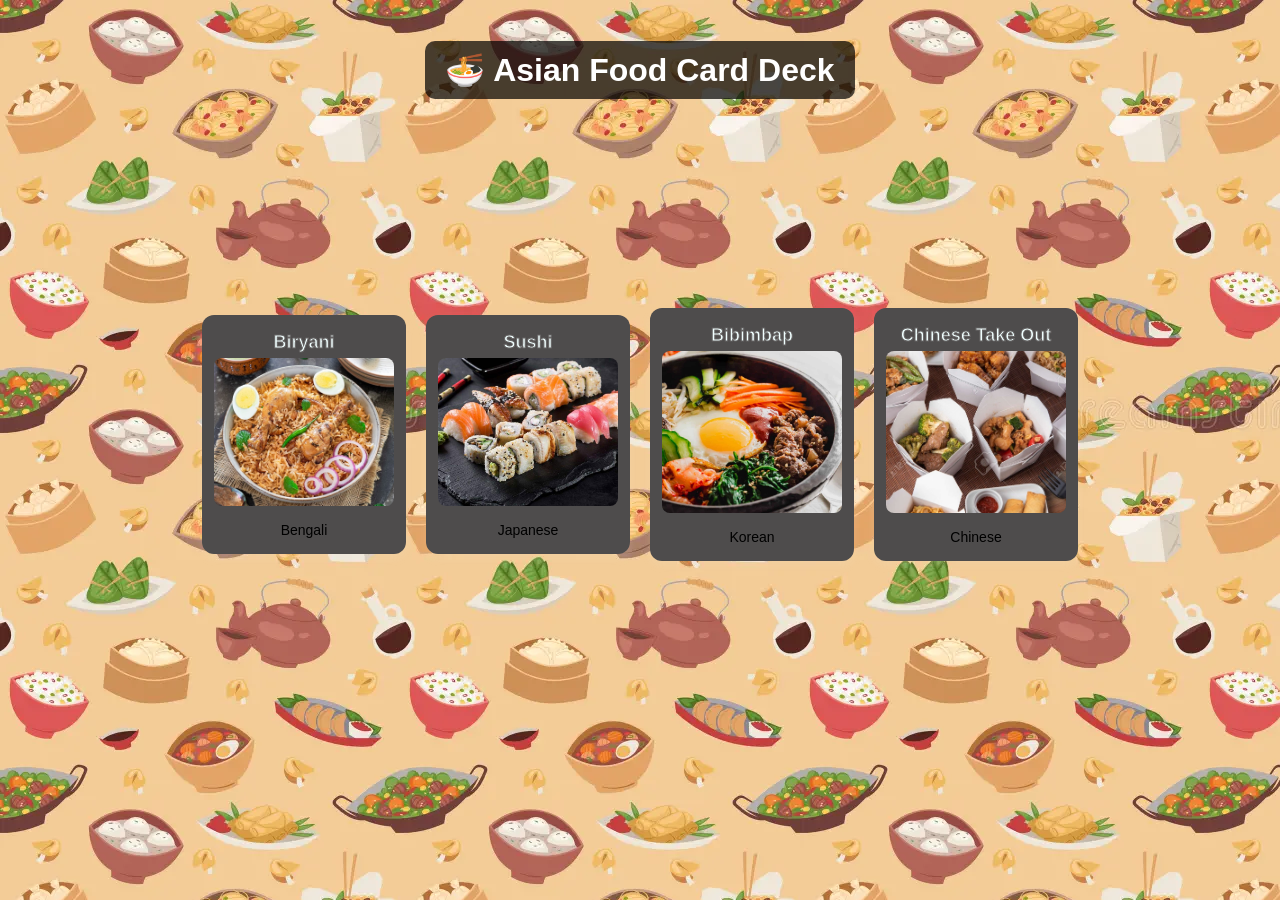
==== index.html @ 5c5ecb73 "Merge 762ea4a46733a9c1f1d5348849be2d95f6b67216 into 9767595d3a60b92b8332e4979fe3328032764a43" ====
<!DOCTYPE html>
<html>
<head>
    <meta charset="UTF-8">
    <title>Food Card Deck</title>
    <link rel="stylesheet" href="styles.css">
</head>

<body>
    <h1>🍜 Asian Food Card Deck</h1>

    <div class="deck"></div>

    <script src="script.js"></script>
</body>
</html>
---- styles.css ----
body {
    font-family: Arial, sans-serif;
    text-align: center;


    background-image: url("images/img07.webp");
    background-repeat: repeat;   
    background-size: auto;       
    margin: 0;
    padding: 20px;
}

h1 {
    margin-bottom: 20px;
    display: inline-block;
    background-color: rgba(0, 0, 0, 0.7);
    color: white;

    padding: 10px 20px;
    border-radius: 10px;
}

/* Deck layout */
.deck {
    display: flex;
    flex-wrap: wrap;
   justify-content: center;   
   align-items: center;      
    gap: 20px;

    min-height: 70vh;         
}


/* Card styling */
.card {
    width: 180px;
    padding: 12px;
    border-radius: 12px;
    background-color: rgb(78, 76, 76);
    cursor: pointer;

    /* subtle improvements */
    box-shadow: 0 4px 10px rgba(246, 244, 244, 0.1);
    transition: transform 0.2s ease, box-shadow 0.2s ease;
}

/* Hover effect */
.card:hover {
    transform: translateY(-5px) scale(1.03);
    box-shadow: 0 8px 18px rgba(0,0,0,0.2);
}

/* Image */
.card img {
    width: 100%;
    border-radius: 8px;
    margin-bottom: 8px;
}

/* Text */
.card h2 {
    font-size: 18px;
    margin: 5px 0;
    color: azure;
    -webkit-text-stroke: 1px rgb(101, 98, 98);
}


.card p {
    font-size: 14px;
    margin: 4px 0;
}

/* Hidden description */
.hidden {
    display: none;
}

/* Active card (when clicked) */
.active {
    background-color: #fafaf7;
    border: 2px solid #b08505;
}
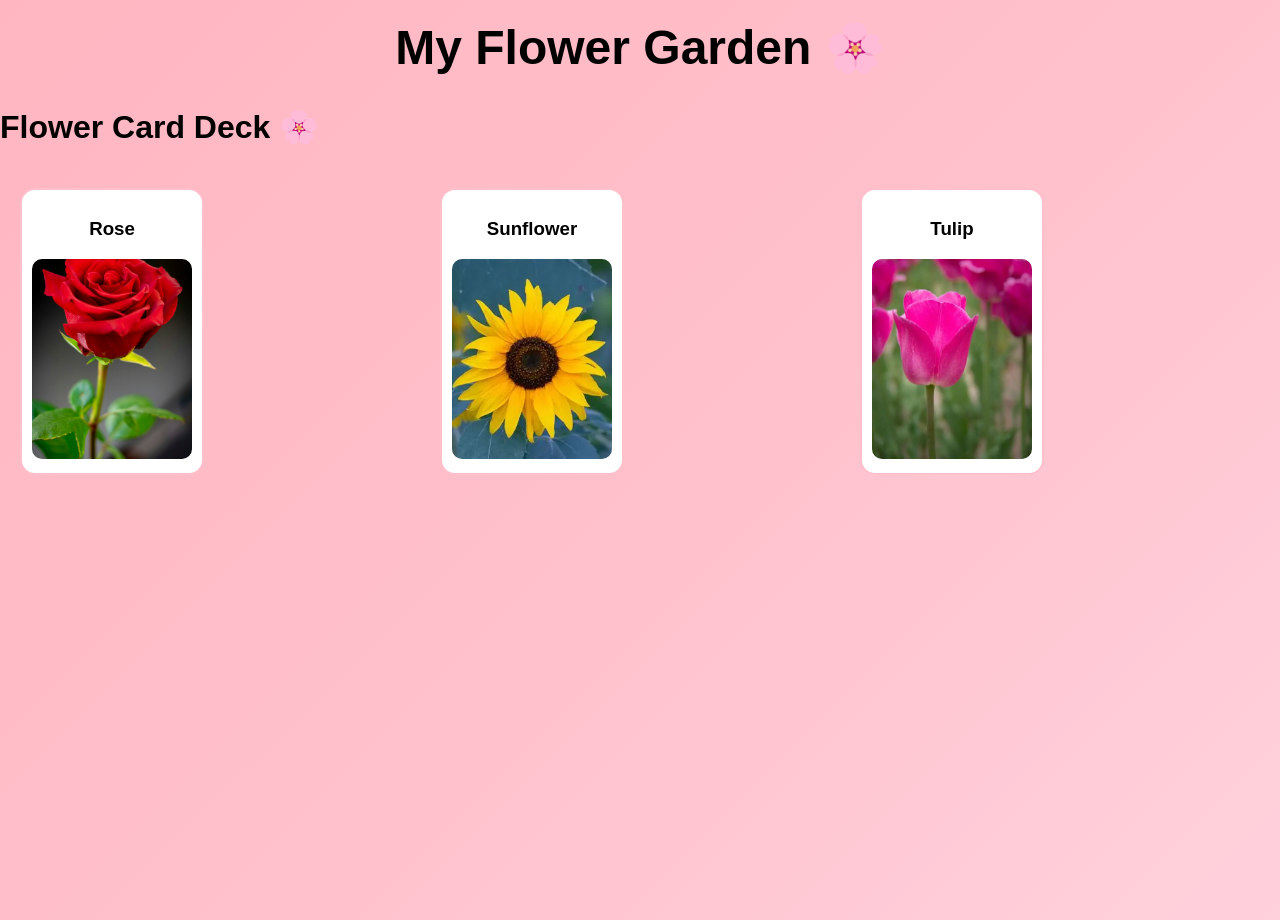
==== commit 2a3bcafd: "Assignment card-deck assignment" ====
--- a/index.html
+++ b/index.html
@@ -1,16 +1,16 @@
 <!DOCTYPE html>
 <html>
 <head>
-    <meta charset="UTF-8">
-    <title>Food Card Deck</title>
-    <link rel="stylesheet" href="styles.css">
+  <title>Flower Card Deck</title>
+  <link rel="stylesheet" href="styles.css">
+  <h1 class="title">My Flower Garden 🌸</h1>
 </head>
+<body>
 
-<body>
-    <h1>🍜 Asian Food Card Deck</h1>
+<h1>Flower Card Deck 🌸</h1>
 
-    <div class="deck"></div>
+<div class="deck"></div>
 
-    <script src="script.js"></script>
+<script src="script.js"></script>
 </body>
 </html>
--- a/styles.css
+++ b/styles.css
@@ -1,84 +1,66 @@
 body {
-    font-family: Arial, sans-serif;
-    text-align: center;
-
-
-    background-image: url("images/img07.webp");
-    background-repeat: repeat;   
-    background-size: auto;       
-    margin: 0;
-    padding: 20px;
+  background: linear-gradient(135deg, #ffb6c1, #ffc0cb, #ffd1dc);
+  min-height: 100vh;
+  margin: 0;
+  font-family: Arial, sans-serif;
 }
 
-h1 {
-    margin-bottom: 20px;
-    display: inline-block;
-    background-color: rgba(0, 0, 0, 0.7);
-    color: white;
-
-    padding: 10px 20px;
-    border-radius: 10px;
+.deck {
+  display: flex;
+  justify-content: center;
+  gap: 20px;
+  flex-wrap: wrap;
 }
 
-/* Deck layout */
-.deck {
-    display: flex;
-    flex-wrap: wrap;
-   justify-content: center;   
-   align-items: center;      
-    gap: 20px;
-
-    min-height: 70vh;         
+.card {
+  width: 160px;
+  padding: 10px;
+  border: 2px solid pink;
+  border-radius: 10px;
+  background: white;
+  cursor: pointer;
+  transition: 0.3s;
 }
 
-
-/* Card styling */
-.card {
-    width: 180px;
-    padding: 12px;
-    border-radius: 12px;
-    background-color: rgb(78, 76, 76);
-    cursor: pointer;
-
-    /* subtle improvements */
-    box-shadow: 0 4px 10px rgba(246, 244, 244, 0.1);
-    transition: transform 0.2s ease, box-shadow 0.2s ease;
+.card img {
+  width: 100%;
+  border-radius: 8px;
 }
 
-/* Hover effect */
 .card:hover {
-    transform: translateY(-5px) scale(1.03);
-    box-shadow: 0 8px 18px rgba(0,0,0,0.2);
+  transform: scale(1.05);
+}
+.title {
+  text-align: center;
+  font-size: 3rem;
+  margin-top: 20px;
+  animation: bounce 2s infinite;
 }
 
-/* Image */
-.card img {
-    width: 100%;
-    border-radius: 8px;
-    margin-bottom: 8px;
+@keyframes bounce {
+  0%, 100% {
+    transform: translateY(0);
+  }
+  50% {
+    transform: translateY(-15px);
+  }
+}
+.deck img {
+  width: 100%;
+  height: 200px;
+  object-fit: cover; /* keeps images from stretching weird */
+  border-radius: 10px;
+} 
+.deck {
+  display: grid;
+  grid-template-columns: repeat(auto-fit, minmax(200px, 1fr));
+  gap: 20px;
+  padding: 20px;
 }
 
-/* Text */
-.card h2 {
-    font-size: 18px;
-    margin: 5px 0;
-    color: azure;
-    -webkit-text-stroke: 1px rgb(101, 98, 98);
-}
-
-
-.card p {
-    font-size: 14px;
-    margin: 4px 0;
-}
-
-/* Hidden description */
-.hidden {
-    display: none;
-}
-
-/* Active card (when clicked) */
-.active {
-    background-color: #fafaf7;
-    border: 2px solid #b08505;
-}
+.card {
+  background: white;
+  border-radius: 15px;
+  padding: 10px;
+  text-align: center;
+}
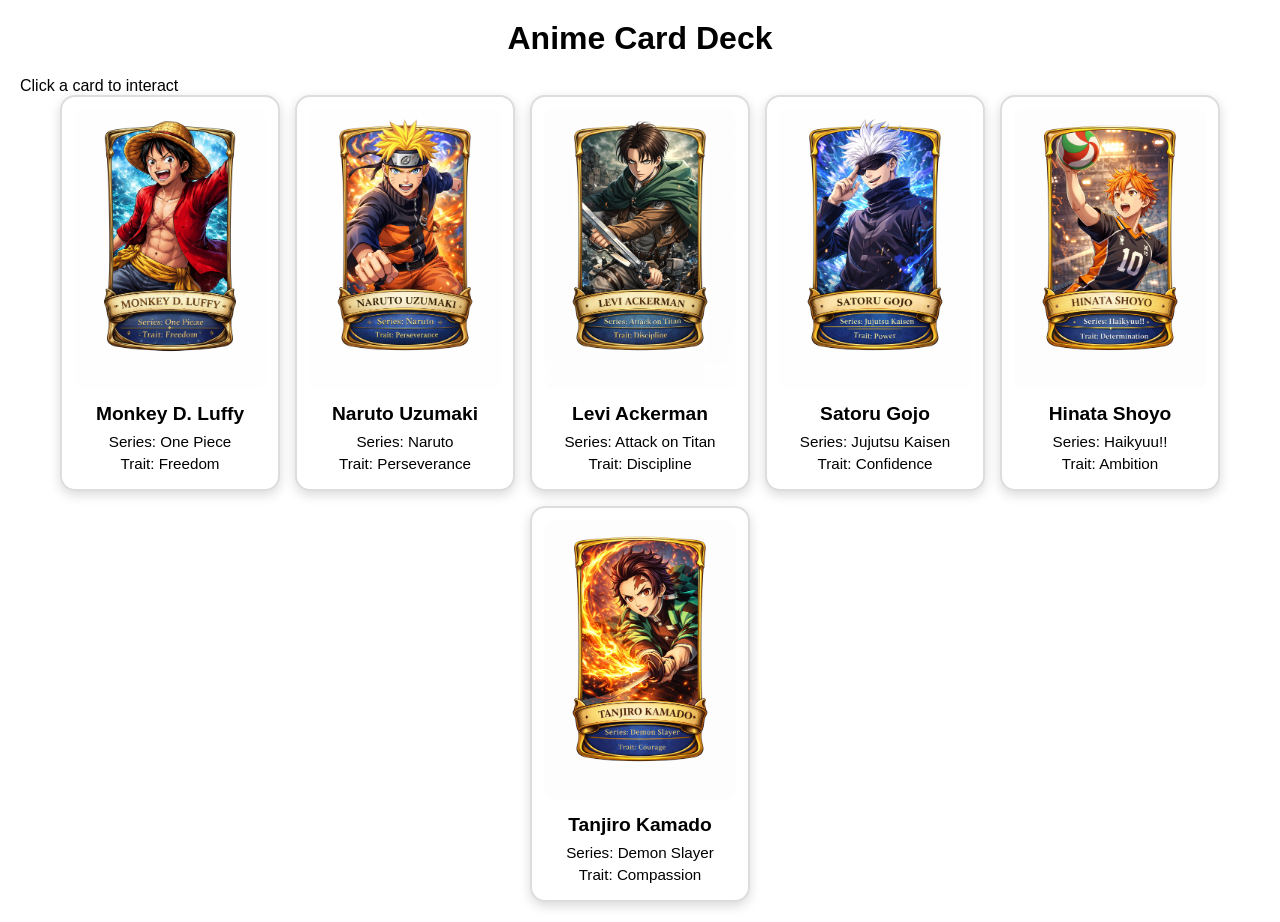
==== commit f1a26b13: "Edited script.js" ====
--- a/index.html
+++ b/index.html
@@ -1,16 +1,25 @@
 <!DOCTYPE html>
-<html>
+<html lang="en">
+
 <head>
-  <title>Flower Card Deck</title>
-  <link rel="stylesheet" href="styles.css">
-  <h1 class="title">My Flower Garden 🌸</h1>
+    <meta charset="UTF-8">
+    <meta name="viewport" content="width=device-width, initial-scale=1.0">
+    <title>Anime Card Deck</title>
+    <link rel="stylesheet" href="styles.css">
 </head>
+
 <body>
 
-<h1>Flower Card Deck 🌸</h1>
+    <header>
+        <h1>Anime Card Deck</h1>
+        <p>Click a card to interact</p>
+    </header>
 
-<div class="deck"></div>
+    <main>
+        <div class="deck"></div>
+    </main>
 
-<script src="script.js"></script>
+    <script src="script.js"></script>
 </body>
+
 </html>
--- a/styles.css
+++ b/styles.css
@@ -1,66 +1,64 @@
-body {
-  background: linear-gradient(135deg, #ffb6c1, #ffc0cb, #ffd1dc);
-  min-height: 100vh;
-  margin: 0;
-  font-family: Arial, sans-serif;
+* {
+    margin: 0;
+    padding: 0;
+    box-sizing: border-box;
 }
 
-.deck {
-  display: flex;
-  justify-content: center;
-  gap: 20px;
-  flex-wrap: wrap;
+body {
+    font-family: Arial, sans-serif;
+    padding: 20px;
 }
 
+h1 {
+    text-align: center;
+    margin-bottom: 20px;
+}
+
+/* Container for all the cards */
+.deck {
+    display: flex;
+    flex-wrap: wrap;
+    gap: 15px;
+    justify-content: center;
+}
+
+/* Style your cards here */
 .card {
-  width: 160px;
-  padding: 10px;
-  border: 2px solid pink;
-  border-radius: 10px;
-  background: white;
-  cursor: pointer;
-  transition: 0.3s;
+    width: 220px;
+    background: white;
+    border: 2px solid #ddd;
+    border-radius: 15px;
+    padding: 12px;
+    text-align: center;
+    box-shadow: 0 4px 12px rgba(0, 0, 0, 0.15);
+    transition: transform 0.3s ease, box-shadow 0.3s ease;
+    cursor: pointer;
 }
 
 .card img {
-  width: 100%;
-  border-radius: 8px;
+    width: 100%;
+    height: 280px;
+    object-fit: cover;
+    border-radius: 10px;
+    margin-bottom: 10px;
+}
+
+.card h2 {
+    font-size: 1.2rem;
+    margin-bottom: 8px;
+}
+
+.card p {
+    margin: 5px 0;
+    font-size: 0.95rem;
 }
 
 .card:hover {
-  transform: scale(1.05);
-}
-.title {
-  text-align: center;
-  font-size: 3rem;
-  margin-top: 20px;
-  animation: bounce 2s infinite;
+    transform: translateY(-5px);
 }
 
-@keyframes bounce {
-  0%, 100% {
-    transform: translateY(0);
-  }
-  50% {
-    transform: translateY(-15px);
-  }
-}
-.deck img {
-  width: 100%;
-  height: 200px;
-  object-fit: cover; /* keeps images from stretching weird */
-  border-radius: 10px;
-} 
-.deck {
-  display: grid;
-  grid-template-columns: repeat(auto-fit, minmax(200px, 1fr));
-  gap: 20px;
-  padding: 20px;
-}
-
-.card {
-  background: white;
-  border-radius: 15px;
-  padding: 10px;
-  text-align: center;
+.card.active {
+    border-color: orange;
+    background: #fff7e6;
+    transform: scale(1.05);
 }
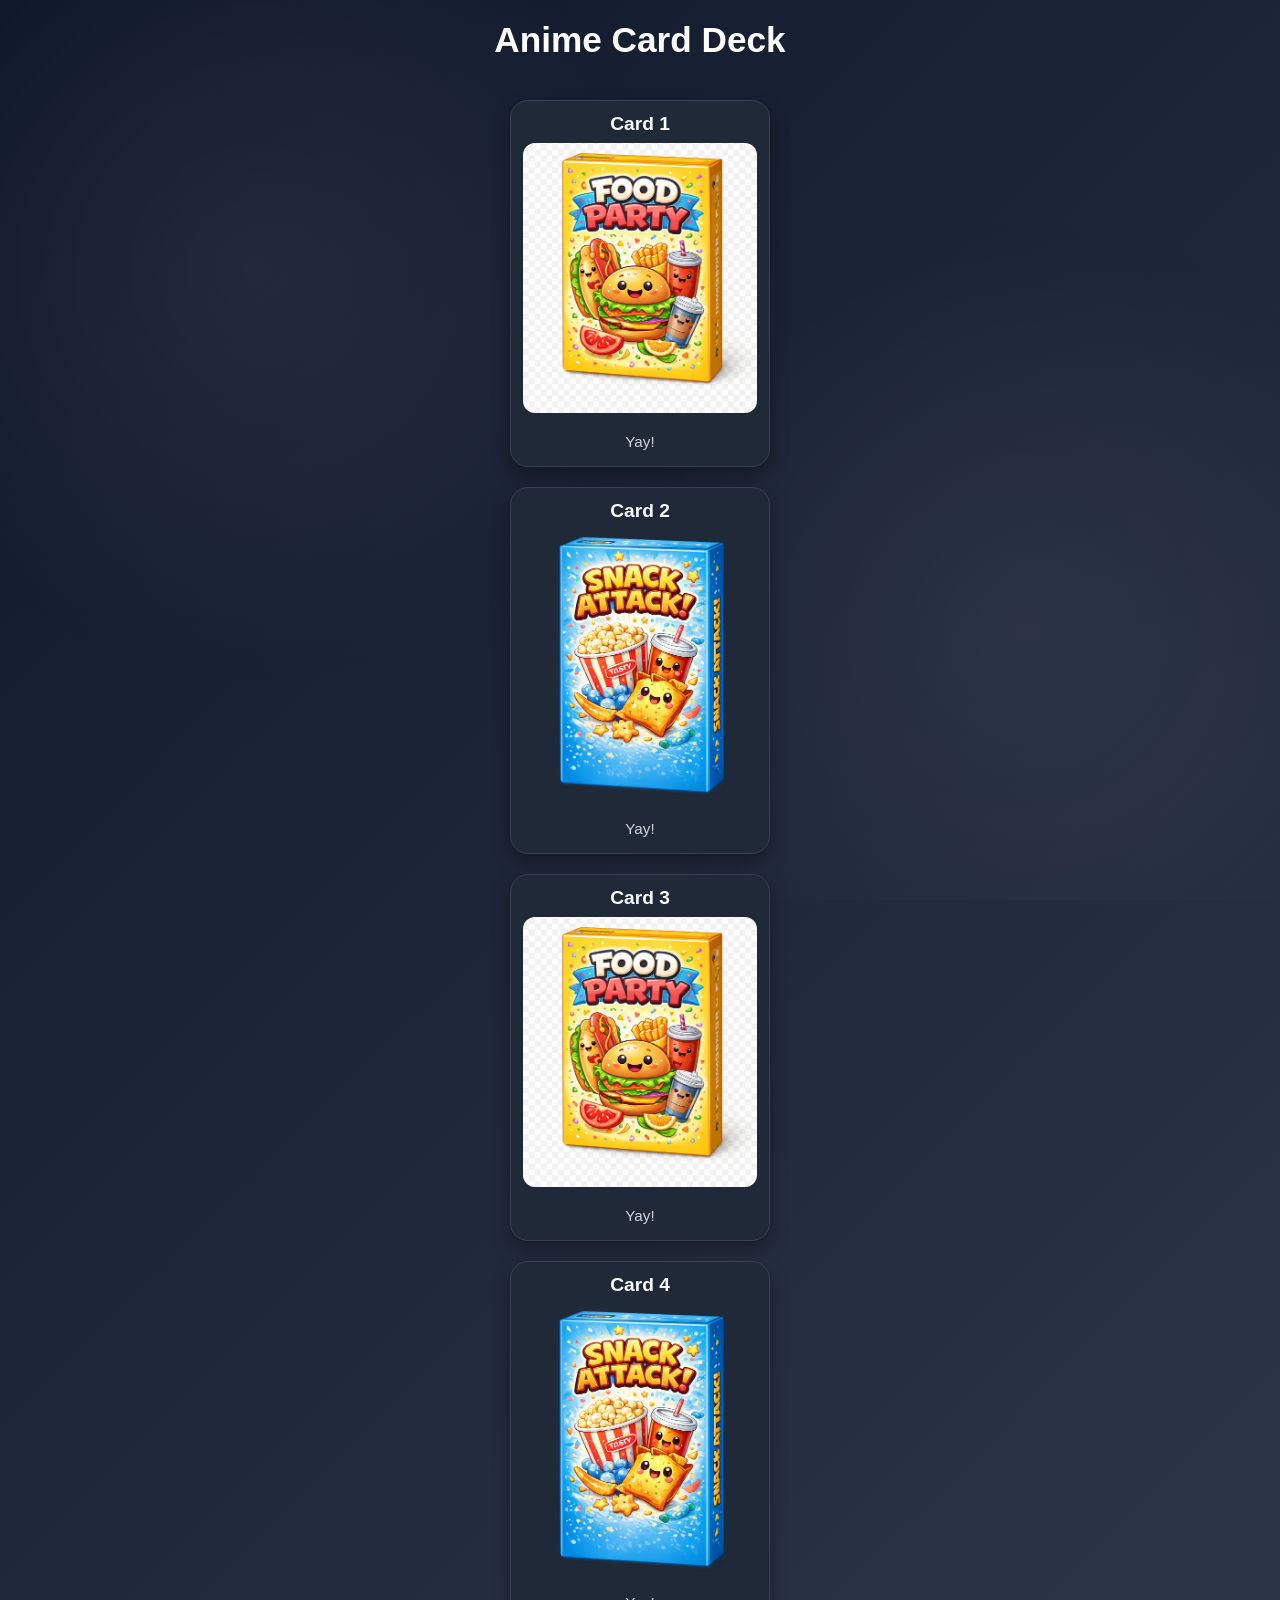
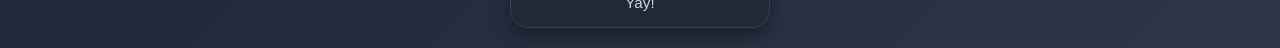
==== commit 734545ad: "Updated style.css" ====
--- a/index.html
+++ b/index.html
@@ -12,7 +12,6 @@
 
     <header>
         <h1>Anime Card Deck</h1>
-        <p>Click a card to interact</p>
     </header>
 
     <main>
--- a/styles.css
+++ b/styles.css
@@ -7,58 +7,105 @@
 body {
     font-family: Arial, sans-serif;
     padding: 20px;
+    background: linear-gradient(-45deg, #111827, #1f2937, #374151, #0f172a);
+    background-size: 400% 400%;
+    animation: gradientMove 10s ease infinite;
+    color: white;
+    min-height: 100vh;
 }
 
-h1 {
-    text-align: center;
-    margin-bottom: 20px;
+/* subtle background glow */
+body::before {
+    content: "";
+    position: fixed;
+    inset: 0;
+    background:
+        radial-gradient(circle at 20% 30%, rgba(255,255,255,0.06), transparent 35%),
+        radial-gradient(circle at 80% 70%, rgba(255,255,255,0.05), transparent 35%);
+    z-index: -1;
 }
 
-/* Container for all the cards */
+@keyframes gradientMove {
+    0% {
+        background-position: 0% 50%;
+    }
+    50% {
+        background-position: 100% 50%;
+    }
+    100% {
+        background-position: 0% 50%;
+    }
+}
+
+header {
+    text-align: center;
+    margin-bottom: 40px;
+}
+
+header h1 {
+    font-size: 2.2rem;
+    margin-bottom: 10px;
+}
+
+header p {
+    color: #d1d5db;
+    font-size: 1rem;
+}
+
+/* deck container */
 .deck {
     display: flex;
-    flex-wrap: wrap;
-    gap: 15px;
-    justify-content: center;
+    flex-direction: column;
+    align-items: center;
+    gap: 20px;
 }
 
-/* Style your cards here */
+/* individual card */
 .card {
-    width: 220px;
-    background: white;
-    border: 2px solid #ddd;
-    border-radius: 15px;
+    width: 260px;
+    background: #1f2937;
+    border: 1px solid #374151;
+    border-radius: 18px;
     padding: 12px;
     text-align: center;
-    box-shadow: 0 4px 12px rgba(0, 0, 0, 0.15);
-    transition: transform 0.3s ease, box-shadow 0.3s ease;
+    box-shadow: 0 8px 18px rgba(0, 0, 0, 0.35);
     cursor: pointer;
+
+    transition: transform 0.3s ease, box-shadow 0.3s ease, border 0.3s ease;
 }
 
 .card img {
     width: 100%;
-    height: 280px;
+    height: 270px;
     object-fit: cover;
-    border-radius: 10px;
-    margin-bottom: 10px;
+    border-radius: 12px;
+    margin-bottom: 12px;
 }
 
 .card h2 {
     font-size: 1.2rem;
     margin-bottom: 8px;
+    color: #f9fafb;
 }
 
 .card p {
-    margin: 5px 0;
+    margin: 4px 0;
+    color: #d1d5db;
     font-size: 0.95rem;
 }
 
-.card:hover {
-    transform: translateY(-5px);
+/* hover float */
+.card:hover:not(.active) {
+    transform: translateY(-10px) scale(1.03);
+    box-shadow: 0 15px 30px rgba(0, 0, 0, 0.4),
+                0 0 15px rgba(99, 102, 241, 0.45);
 }
 
+/* click interaction */
 .card.active {
-    border-color: orange;
-    background: #fff7e6;
+    border: 2px solid #f59e0b;
+    background: #273449;
     transform: scale(1.05);
-}+    box-shadow: 0 18px 35px rgba(245, 158, 11, 0.3);
+}
+
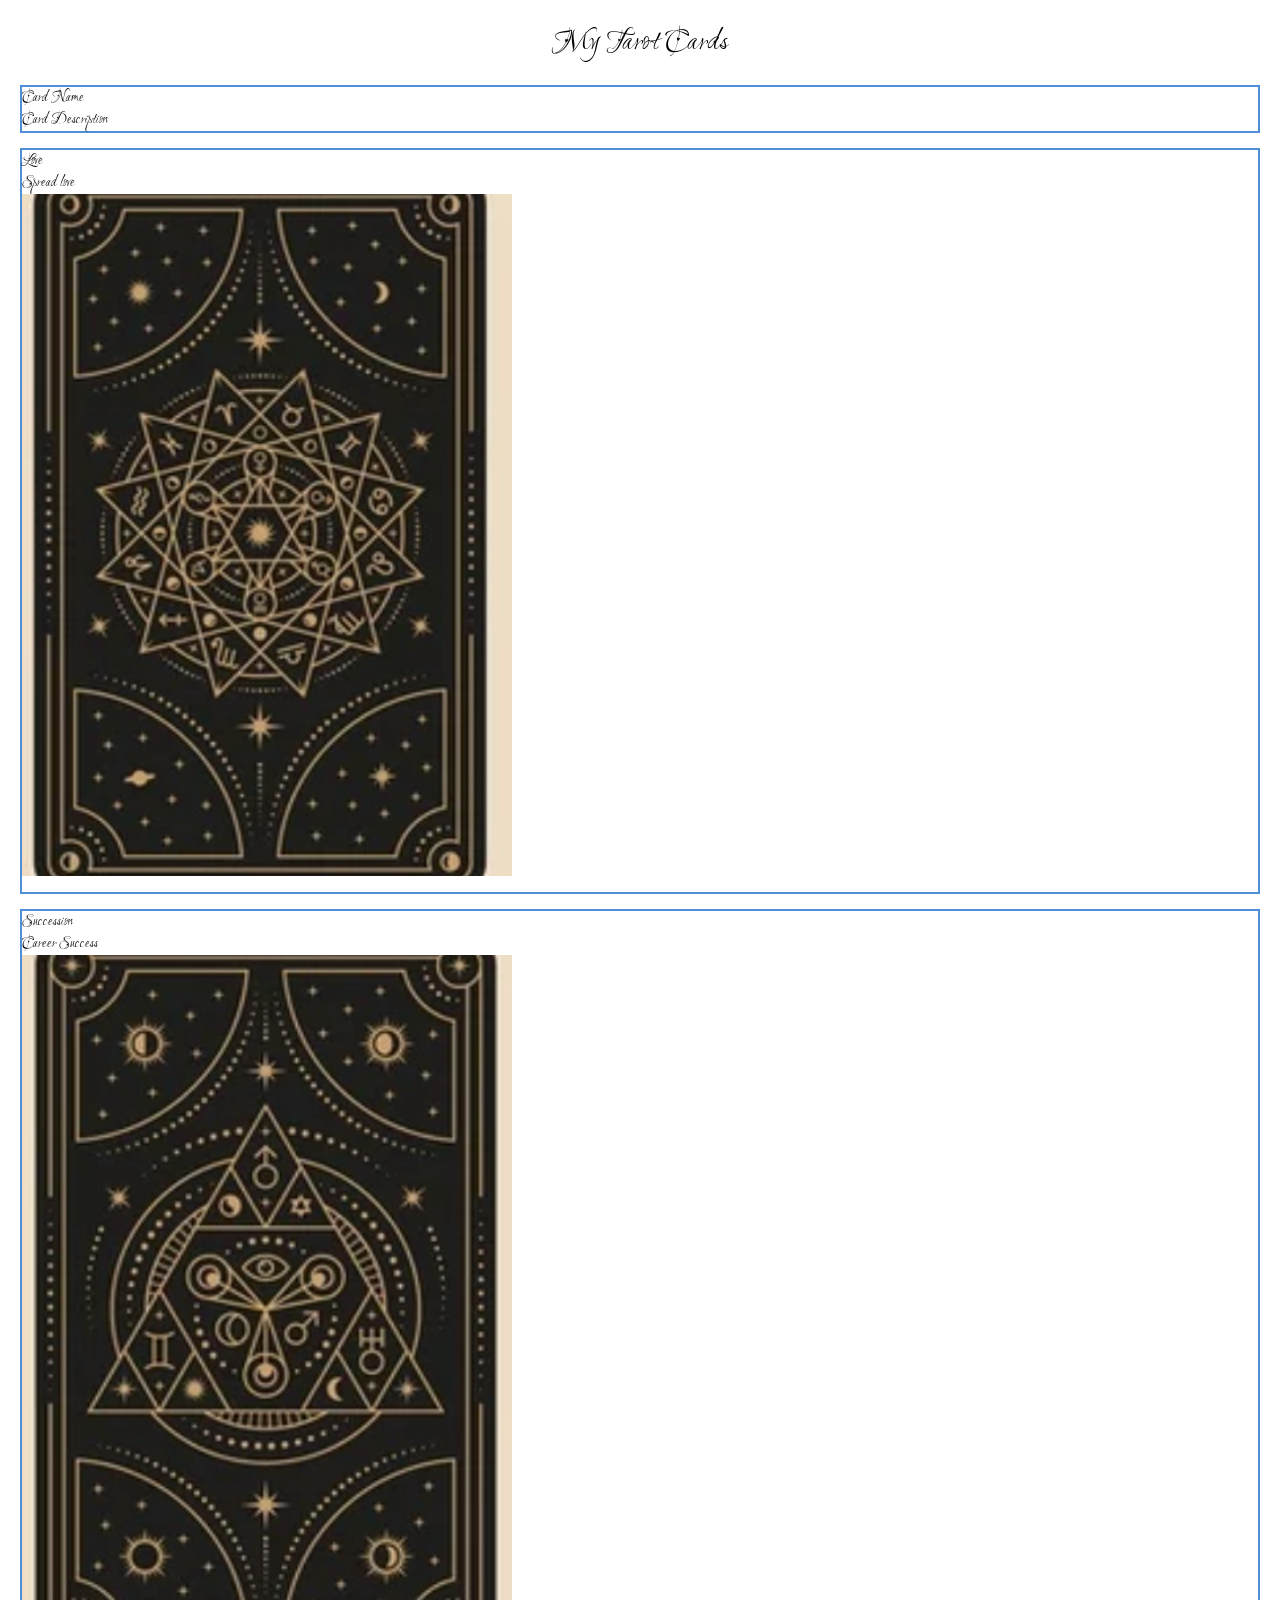
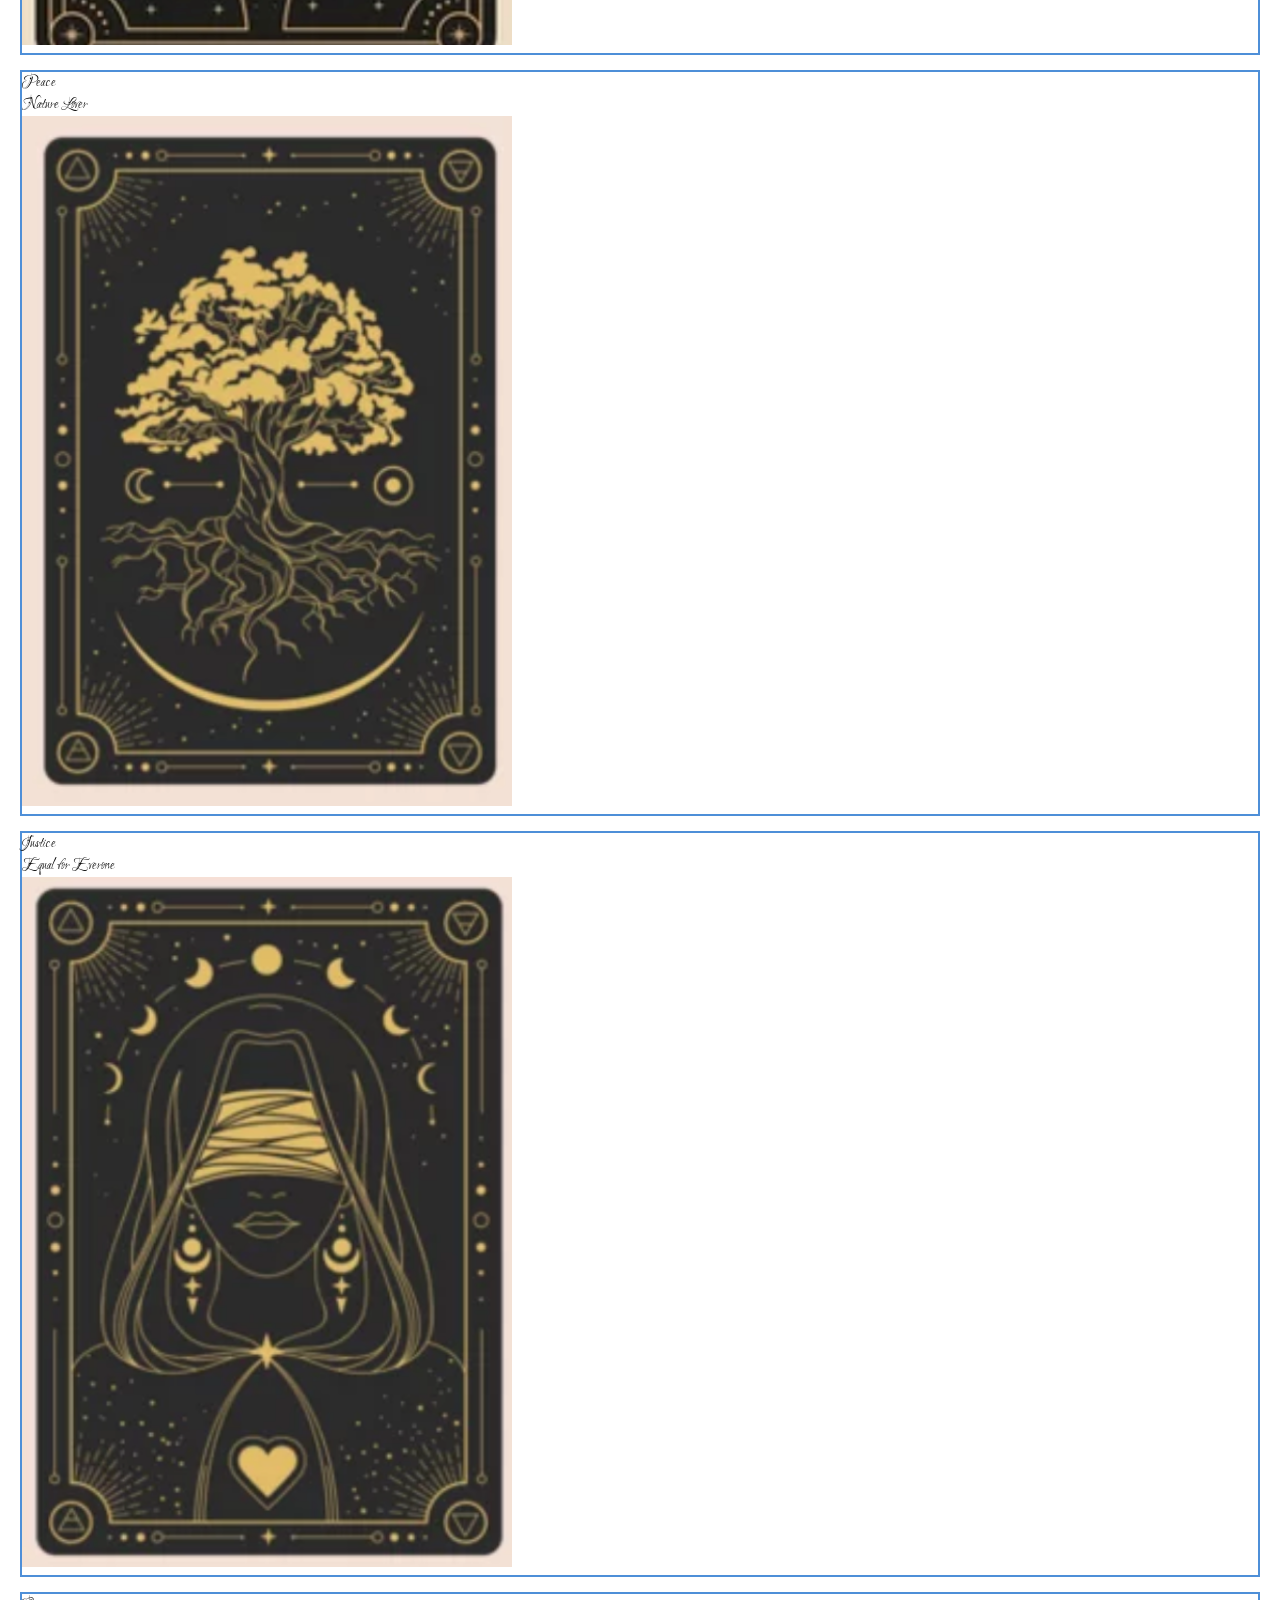
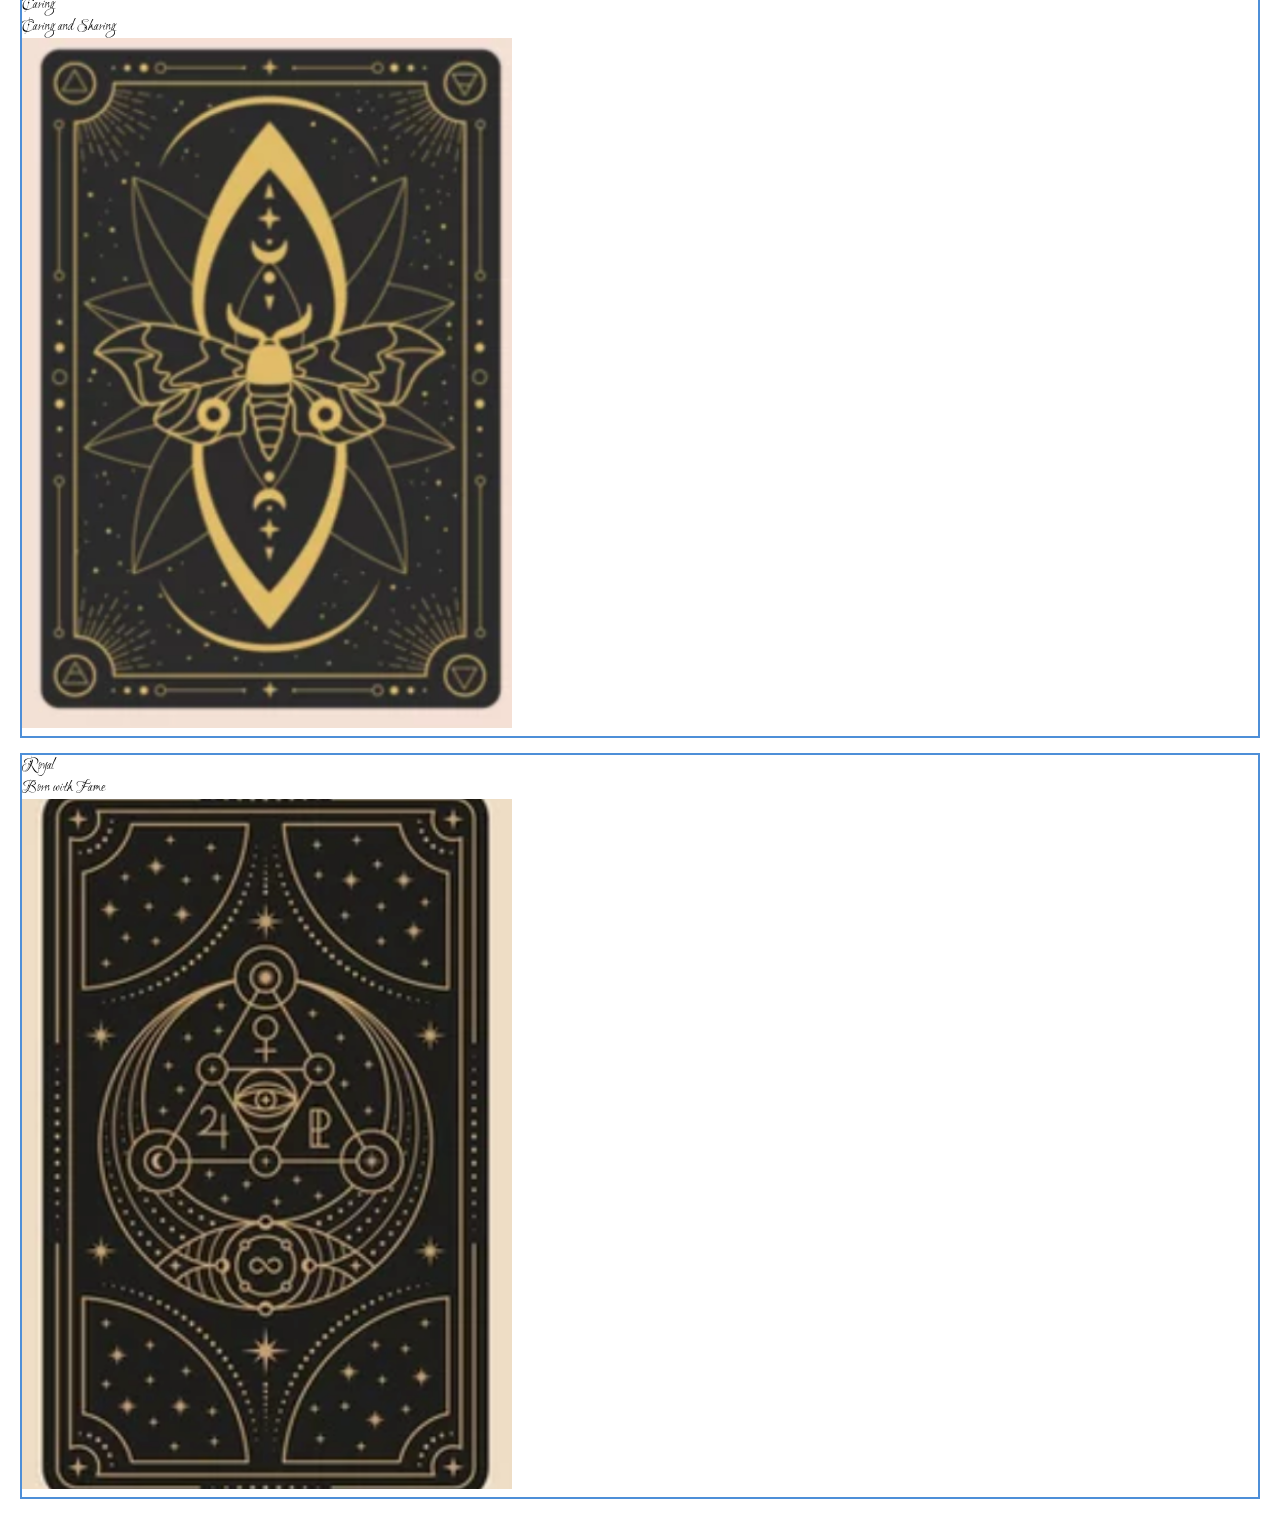
==== commit 4175f4a0: "update" ====
--- a/index.html
+++ b/index.html
@@ -1,22 +1,26 @@
 <!DOCTYPE html>
-<html lang="en">
+<html>
 
 <head>
-    <meta charset="UTF-8">
-    <meta name="viewport" content="width=device-width, initial-scale=1.0">
-    <title>Anime Card Deck</title>
+    <meta charset="UTF-8" />
+    <title>Card Deck</title>
     <link rel="stylesheet" href="styles.css">
+    <link rel="preconnect" href="https://fonts.googleapis.com">
+    <link rel="preconnect" href="https://fonts.gstatic.com" crossorigin>
+    <link
+        href="https://fonts.googleapis.com/css2?family=Amatic+SC:wght@400;700&family=Just+Another+Hand&family=Love+Light&family=Nanum+Brush+Script&family=Nanum+Pen+Script&family=Zen+Loop:ital@0;1&display=swap"
+        rel="stylesheet">
 </head>
 
 <body>
+    <h1>My Tarot Cards</h1>
+    <div class="deck">
+        <div class="card">
+            <p class="card_name">Card Name</p>
+            <p class="card_description">Card Description</p>
+        </div>
 
-    <header>
-        <h1>Anime Card Deck</h1>
-    </header>
-
-    <main>
-        <div class="deck"></div>
-    </main>
+    </div>
 
     <script src="script.js"></script>
 </body>
--- a/styles.css
+++ b/styles.css
@@ -2,110 +2,41 @@
     margin: 0;
     padding: 0;
     box-sizing: border-box;
+    font-family: "Love Light", cursive;
+    font-weight: 400;
+    font-style: normal;
 }
 
 body {
     font-family: Arial, sans-serif;
     padding: 20px;
-    background: linear-gradient(-45deg, #111827, #1f2937, #374151, #0f172a);
-    background-size: 400% 400%;
-    animation: gradientMove 10s ease infinite;
-    color: white;
-    min-height: 100vh;
 }
 
-/* subtle background glow */
-body::before {
-    content: "";
-    position: fixed;
-    inset: 0;
-    background:
-        radial-gradient(circle at 20% 30%, rgba(255,255,255,0.06), transparent 35%),
-        radial-gradient(circle at 80% 70%, rgba(255,255,255,0.05), transparent 35%);
-    z-index: -1;
+h1 {
+    text-align: center;
+    margin-bottom: 20px;
+    font-family: "Love Light", cursive;
+    font-weight: 400;
+    font-style: normal;
 }
 
-@keyframes gradientMove {
-    0% {
-        background-position: 0% 50%;
-    }
-    50% {
-        background-position: 100% 50%;
-    }
-    100% {
-        background-position: 0% 50%;
-    }
+/* Container for all the cards */
+.deck {
+    display: flex;
+    flex-wrap: wrap;
+    gap: 15px;
+    justify-content: center;
 }
 
-header {
-    text-align: center;
-    margin-bottom: 40px;
+/* Style your cards here */
+.card {
+    width: 100%;
+    border: 2px rgb(78, 143, 216) solid;
+
 }
 
-header h1 {
-    font-size: 2.2rem;
-    margin-bottom: 10px;
-}
-
-header p {
-    color: #d1d5db;
-    font-size: 1rem;
-}
-
-/* deck container */
-.deck {
-    display: flex;
-    flex-direction: column;
-    align-items: center;
-    gap: 20px;
-}
-
-/* individual card */
-.card {
-    width: 260px;
-    background: #1f2937;
-    border: 1px solid #374151;
-    border-radius: 18px;
-    padding: 12px;
-    text-align: center;
-    box-shadow: 0 8px 18px rgba(0, 0, 0, 0.35);
-    cursor: pointer;
-
-    transition: transform 0.3s ease, box-shadow 0.3s ease, border 0.3s ease;
-}
-
-.card img {
-    width: 100%;
-    height: 270px;
-    object-fit: cover;
-    border-radius: 12px;
-    margin-bottom: 12px;
-}
-
-.card h2 {
-    font-size: 1.2rem;
-    margin-bottom: 8px;
-    color: #f9fafb;
-}
-
-.card p {
-    margin: 4px 0;
-    color: #d1d5db;
-    font-size: 0.95rem;
-}
-
-/* hover float */
-.card:hover:not(.active) {
-    transform: translateY(-10px) scale(1.03);
-    box-shadow: 0 15px 30px rgba(0, 0, 0, 0.4),
-                0 0 15px rgba(99, 102, 241, 0.45);
-}
-
-/* click interaction */
-.card.active {
-    border: 2px solid #f59e0b;
-    background: #273449;
+.card:hover {
+    box-shadow: 0px 0px 10px 3px rgba(0, 0, 0, 0.3);
+    transition: all ease 0.3s;
     transform: scale(1.05);
-    box-shadow: 0 18px 35px rgba(245, 158, 11, 0.3);
-}
-
+}
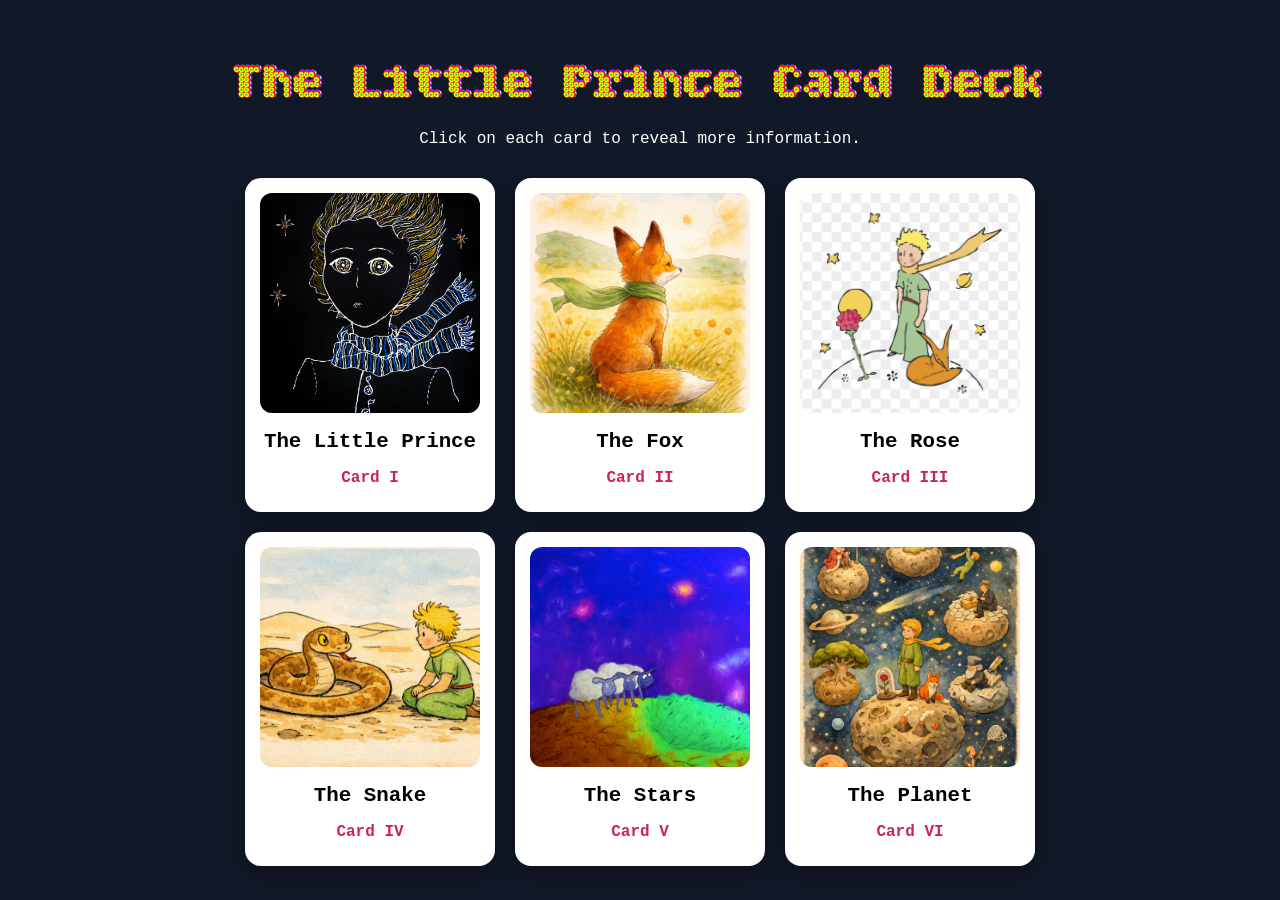
==== commit 9db20bd5: "Final card deck project" ====
--- a/index.html
+++ b/index.html
@@ -1,28 +1,38 @@
-<!DOCTYPE html>
-<html>
+<!doctype html>
+
+<html lang="en">
 
 <head>
-    <meta charset="UTF-8" />
-    <title>Card Deck</title>
+    <meta charset="UTF-8">
+    <meta name="viewport" content="width=device-width, initial-scale=1.0">
+
+    <title>The Little Prince Card Deck</title>
+
     <link rel="stylesheet" href="styles.css">
     <link rel="preconnect" href="https://fonts.googleapis.com">
     <link rel="preconnect" href="https://fonts.gstatic.com" crossorigin>
-    <link
-        href="https://fonts.googleapis.com/css2?family=Amatic+SC:wght@400;700&family=Just+Another+Hand&family=Love+Light&family=Nanum+Brush+Script&family=Nanum+Pen+Script&family=Zen+Loop:ital@0;1&display=swap"
+    <link href="https://fonts.googleapis.com/css2?family=Bitcount+Grid+Double+Ink:wght@100..900&display=swap"
         rel="stylesheet">
 </head>
 
 <body>
-    <h1>My Tarot Cards</h1>
-    <div class="deck">
-        <div class="card">
-            <p class="card_name">Card Name</p>
-            <p class="card_description">Card Description</p>
-        </div>
 
-    </div>
+    <header>
+        <h1>The Little Prince Card Deck</h1>
+        <p>Click on each card to reveal more information.</p>
+    </header>
+
+    <main>
+        <!-- main is the main content area of the page -->
+
+        <div class="deck"></div>
+        <!-- this empty div is where JavaScript will place all the cards -->
+        <!-- script.js looks for .deck and inserts the card elements here -->
+    </main>
 
     <script src="script.js"></script>
+    <!-- connects the JavaScript file to the page -->
+    <!-- this script will fetch the JSON and create the cards -->
 </body>
 
 </html>
--- a/styles.css
+++ b/styles.css
@@ -1,42 +1,93 @@
-* {
+/* styles the whole page background and default text */
+body {
+    font-family: "Lucida Console", "Courier New", monospace;
+    background: #111827;
+    color: white;
+    text-align: center;
     margin: 0;
-    padding: 0;
-    box-sizing: border-box;
-    font-family: "Love Light", cursive;
-    font-weight: 400;
-    font-style: normal;
-}
-
-body {
-    font-family: Arial, sans-serif;
     padding: 20px;
 }
 
+/* styles the title at the top */
 h1 {
-    text-align: center;
-    margin-bottom: 20px;
-    font-family: "Love Light", cursive;
-    font-weight: 400;
-    font-style: normal;
-}
+    margin-bottom: 10px;
+    font-family: "Bitcount Grid Double Ink", system-ui;
+    font-size: 50px;
 
-/* Container for all the cards */
-.deck {
-    display: flex;
-    flex-wrap: wrap;
-    gap: 15px;
-    justify-content: center;
-}
-
-/* Style your cards here */
-.card {
-    width: 100%;
-    border: 2px rgb(78, 143, 216) solid;
 
 }
 
+/* styles the short instruction text under the title */
+p {
+    margin-bottom: 20px;
+}
+
+/* this is the container that holds all the cards */
+.deck {
+    display: grid;
+    grid-template-columns: repeat(3, minmax(220px, 250px));
+    gap: 20px;
+    justify-content: center;
+    margin-top: 30px;
+}
+
+/* this styles each individual card */
+.card {
+    background: white;
+    color: black;
+    border-radius: 16px;
+    padding: 15px;
+    box-shadow: 0 8px 20px rgba(0, 0, 0, 0.3);
+    cursor: pointer;
+    /* shows the user that the card can be clicked */
+    transition: transform 0.3s ease, box-shadow 0.3s ease, background 0.3s ease;
+    /* smooth animation when the card changes */
+}
+
+/* this styles the image inside each card */
+.card img {
+    width: 100%;
+    height: 220px;
+    object-fit: cover;
+    /* makes the image fill the card nicely */
+    border-radius: 12px;
+}
+
+/* this styles the card title */
+.card h2 {
+    margin: 12px 0 8px;
+    font-size: 1.3rem;
+}
+
+/* this styles the card number */
+.card-number {
+    font-weight: bold;
+    color: #cd2350;
+    margin-bottom: 10px;
+}
+
+/* by default, hide the description text */
+.description {
+    display: none;
+    margin-top: 10px;
+    line-height: 1.4;
+}
+
+/* when the user hovers over a card, lift it slightly */
 .card:hover {
-    box-shadow: 0px 0px 10px 3px rgba(0, 0, 0, 0.3);
-    transition: all ease 0.3s;
-    transform: scale(1.05);
+    transform: translateY(-6px);
+    box-shadow: 0 12px 24px rgba(0, 0, 0, 0.35);
+}
+
+/* when a card is clicked and gets the "active" class */
+.card.active {
+    background: #dbeafe;
+    /* changes the background color */
+    transform: scale(1.03);
+    /* makes the card slightly bigger */
+}
+
+/* when the card is active, show the hidden description */
+.card.active .description {
+    display: block;
 }
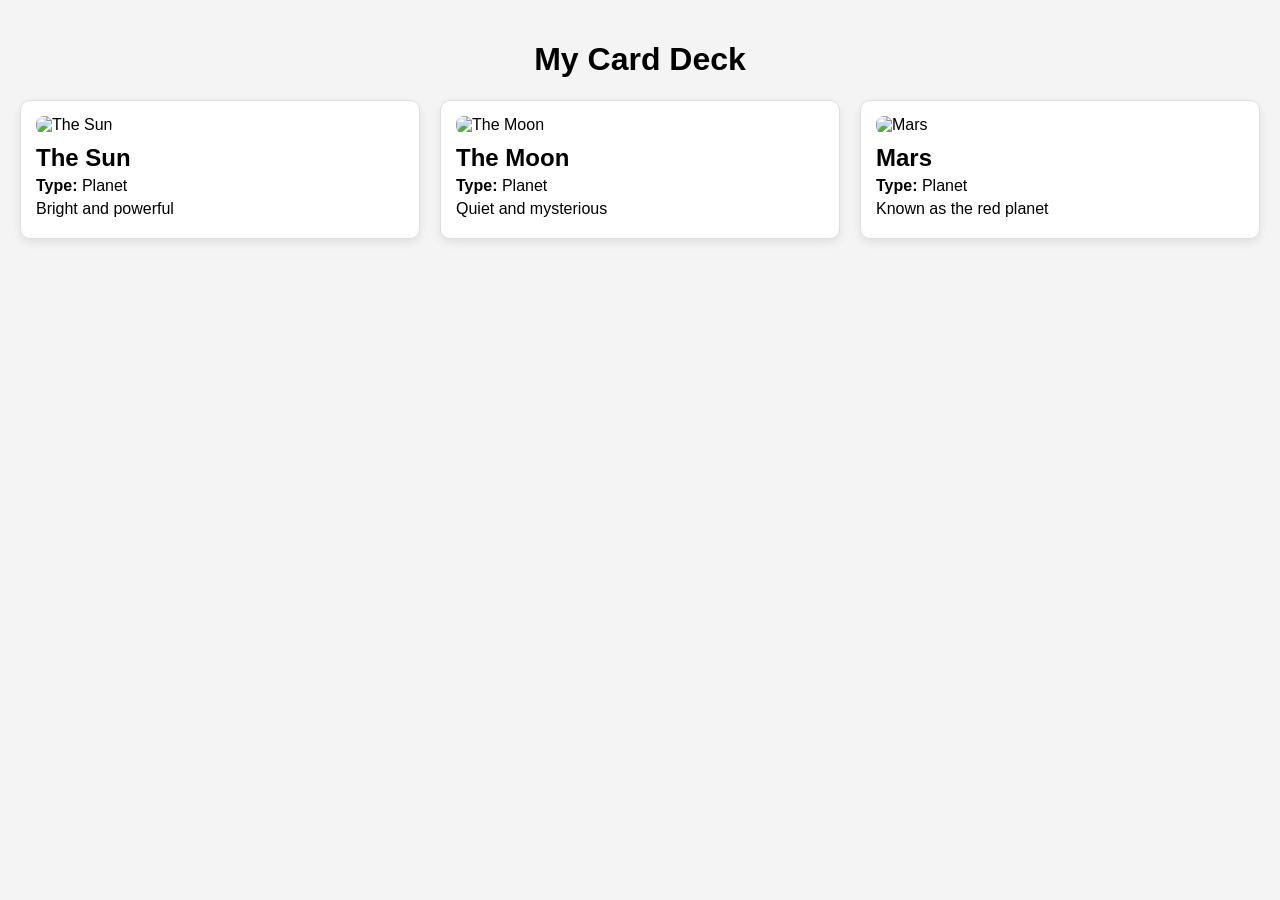
==== commit 92b5e9da: "Add files via upload" ====
--- a/index.html
+++ b/index.html
@@ -1,38 +1,17 @@
-<!doctype html>
+<!DOCTYPE html>
+<html lang="en">
+<head>
+  <meta charset="UTF-8" />
+  <meta name="viewport" content="width=device-width, initial-scale=1.0" />
+  <title>Card Deck</title>
+  <link rel="stylesheet" href="styles.css" />
+</head>
+<body>
+  <main>
+    <h1>My Card Deck</h1>
+    <section id="deck"></section>
+  </main>
 
-<html lang="en">
-
-<head>
-    <meta charset="UTF-8">
-    <meta name="viewport" content="width=device-width, initial-scale=1.0">
-
-    <title>The Little Prince Card Deck</title>
-
-    <link rel="stylesheet" href="styles.css">
-    <link rel="preconnect" href="https://fonts.googleapis.com">
-    <link rel="preconnect" href="https://fonts.gstatic.com" crossorigin>
-    <link href="https://fonts.googleapis.com/css2?family=Bitcount+Grid+Double+Ink:wght@100..900&display=swap"
-        rel="stylesheet">
-</head>
-
-<body>
-
-    <header>
-        <h1>The Little Prince Card Deck</h1>
-        <p>Click on each card to reveal more information.</p>
-    </header>
-
-    <main>
-        <!-- main is the main content area of the page -->
-
-        <div class="deck"></div>
-        <!-- this empty div is where JavaScript will place all the cards -->
-        <!-- script.js looks for .deck and inserts the card elements here -->
-    </main>
-
-    <script src="script.js"></script>
-    <!-- connects the JavaScript file to the page -->
-    <!-- this script will fetch the JSON and create the cards -->
+  <script src="script.js"></script>
 </body>
-
 </html>
--- a/styles.css
+++ b/styles.css
@@ -1,93 +1,38 @@
-/* styles the whole page background and default text */
 body {
-    font-family: "Lucida Console", "Courier New", monospace;
-    background: #111827;
-    color: white;
-    text-align: center;
-    margin: 0;
-    padding: 20px;
+  font-family: Arial, sans-serif;
+  margin: 0;
+  padding: 20px;
+  background: #f4f4f4;
 }
 
-/* styles the title at the top */
 h1 {
-    margin-bottom: 10px;
-    font-family: "Bitcount Grid Double Ink", system-ui;
-    font-size: 50px;
-
-
+  text-align: center;
 }
 
-/* styles the short instruction text under the title */
-p {
-    margin-bottom: 20px;
+#deck {
+  display: grid;
+  grid-template-columns: repeat(auto-fit, minmax(220px, 1fr));
+  gap: 20px;
+  margin-top: 20px;
 }
 
-/* this is the container that holds all the cards */
-.deck {
-    display: grid;
-    grid-template-columns: repeat(3, minmax(220px, 250px));
-    gap: 20px;
-    justify-content: center;
-    margin-top: 30px;
+.card {
+  background: white;
+  border: 1px solid #ddd;
+  border-radius: 10px;
+  padding: 15px;
+  box-shadow: 0 4px 10px rgba(0, 0, 0, 0.08);
 }
 
-/* this styles each individual card */
-.card {
-    background: white;
-    color: black;
-    border-radius: 16px;
-    padding: 15px;
-    box-shadow: 0 8px 20px rgba(0, 0, 0, 0.3);
-    cursor: pointer;
-    /* shows the user that the card can be clicked */
-    transition: transform 0.3s ease, box-shadow 0.3s ease, background 0.3s ease;
-    /* smooth animation when the card changes */
+.card img {
+  width: 100%;
+  border-radius: 8px;
 }
 
-/* this styles the image inside each card */
-.card img {
-    width: 100%;
-    height: 220px;
-    object-fit: cover;
-    /* makes the image fill the card nicely */
-    border-radius: 12px;
+.card h2 {
+  margin: 10px 0 5px;
 }
 
-/* this styles the card title */
-.card h2 {
-    margin: 12px 0 8px;
-    font-size: 1.3rem;
-}
-
-/* this styles the card number */
-.card-number {
-    font-weight: bold;
-    color: #cd2350;
-    margin-bottom: 10px;
-}
-
-/* by default, hide the description text */
-.description {
-    display: none;
-    margin-top: 10px;
-    line-height: 1.4;
-}
-
-/* when the user hovers over a card, lift it slightly */
-.card:hover {
-    transform: translateY(-6px);
-    box-shadow: 0 12px 24px rgba(0, 0, 0, 0.35);
-}
-
-/* when a card is clicked and gets the "active" class */
-.card.active {
-    background: #dbeafe;
-    /* changes the background color */
-    transform: scale(1.03);
-    /* makes the card slightly bigger */
-}
-
-/* when the card is active, show the hidden description */
-.card.active .description {
-    display: block;
+.card p {
+  margin: 5px 0;
 }
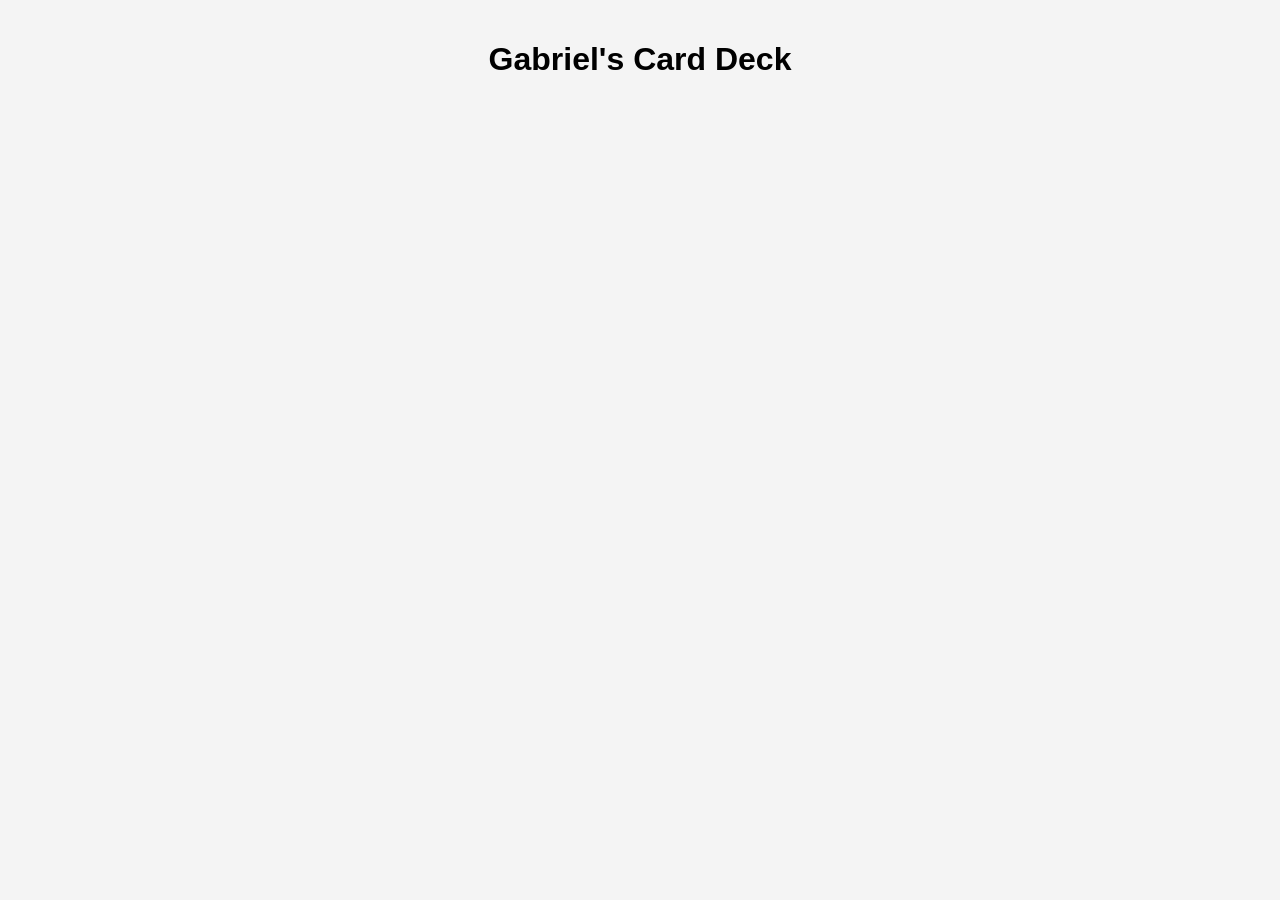
==== commit f1889c24: "Merge 00133bf65a6d169cb12eeed47ad740bd051027ce into 9767595d3a60b92b8332e4979fe3328032764a43" ====
--- a/index.html
+++ b/index.html
@@ -1,17 +1,17 @@
 <!DOCTYPE html>
-<html lang="en">
+<html>
+
 <head>
-  <meta charset="UTF-8" />
-  <meta name="viewport" content="width=device-width, initial-scale=1.0" />
-  <title>Card Deck</title>
-  <link rel="stylesheet" href="styles.css" />
+    <meta charset="UTF-8" />
+    <title>Card Deck</title>
+    <link rel="stylesheet" href="styles.css">
 </head>
+
 <body>
-  <main>
-    <h1>My Card Deck</h1>
-    <section id="deck"></section>
-  </main>
+    <h1>Gabriel's Card Deck</h1>
+    <div class="deck"></div>
 
-  <script src="script.js"></script>
+    <script src="script.js"></script>
 </body>
-</html>+
+</html>
